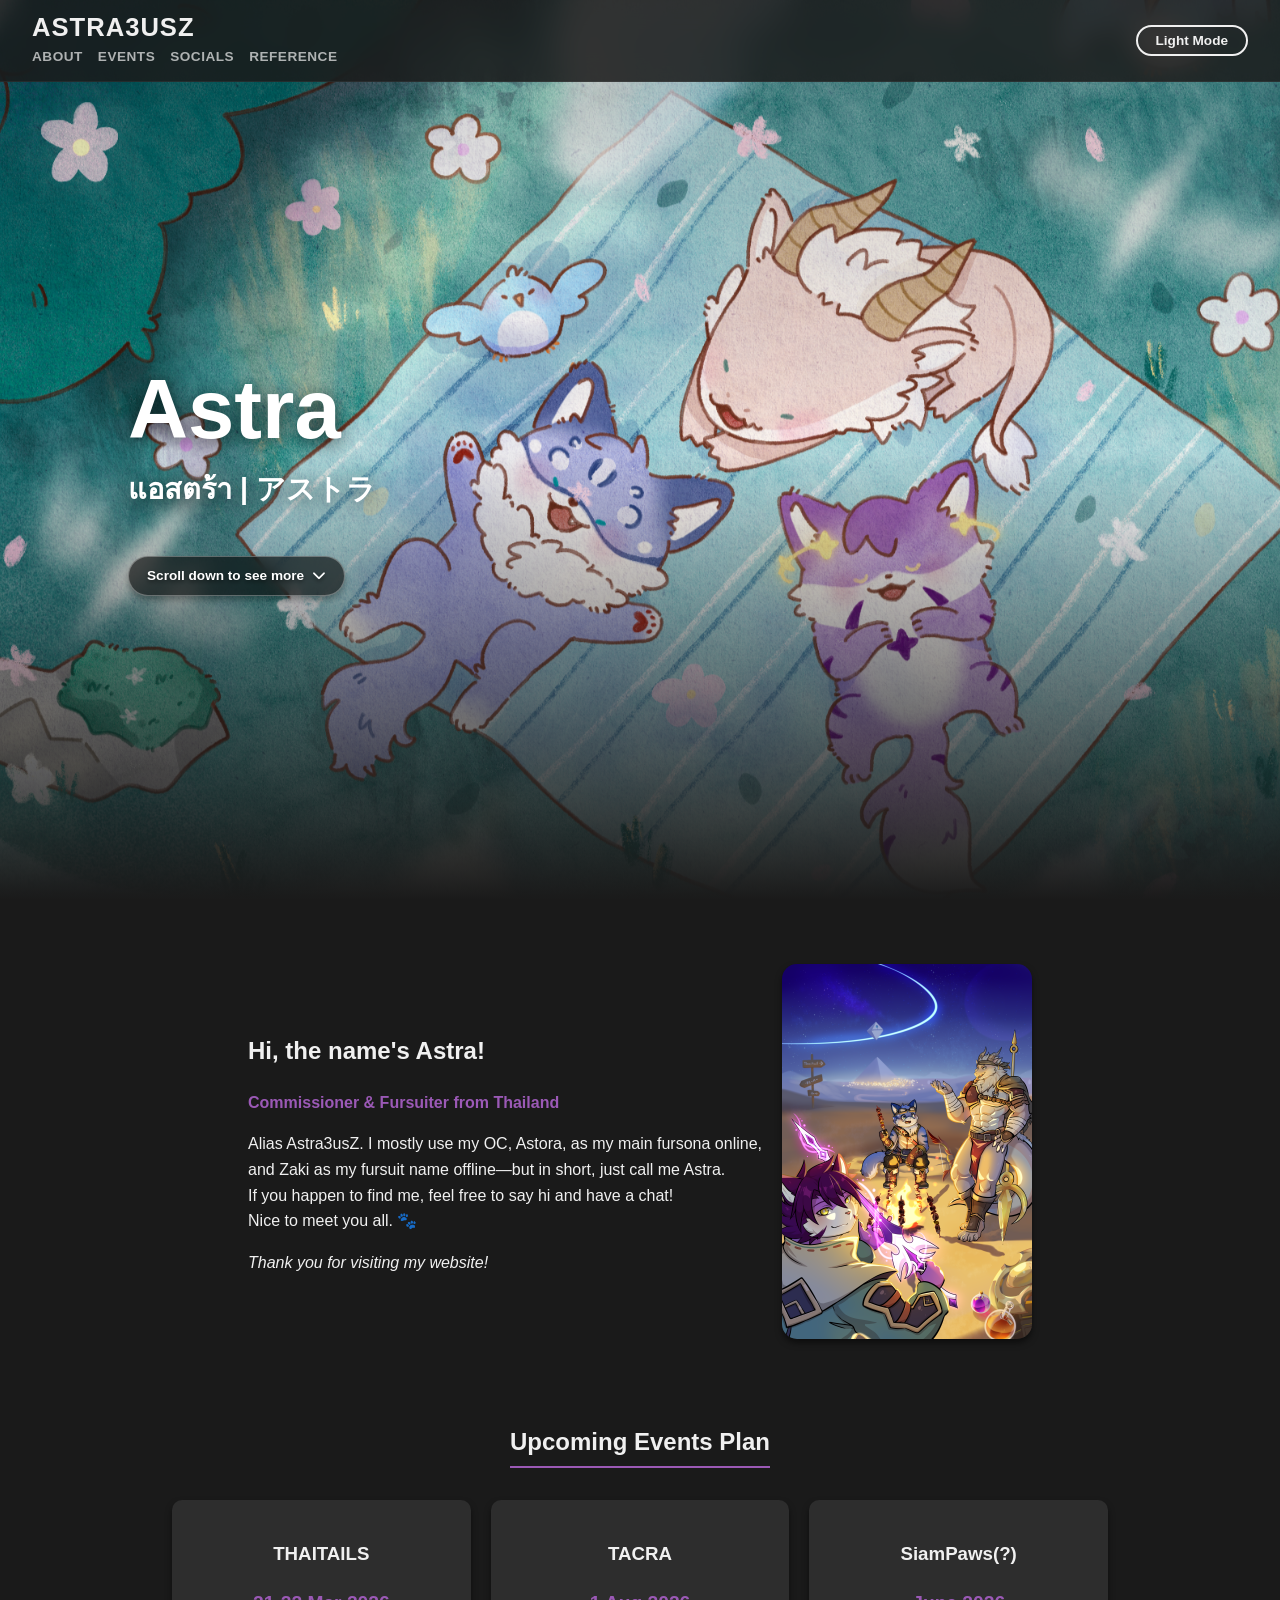
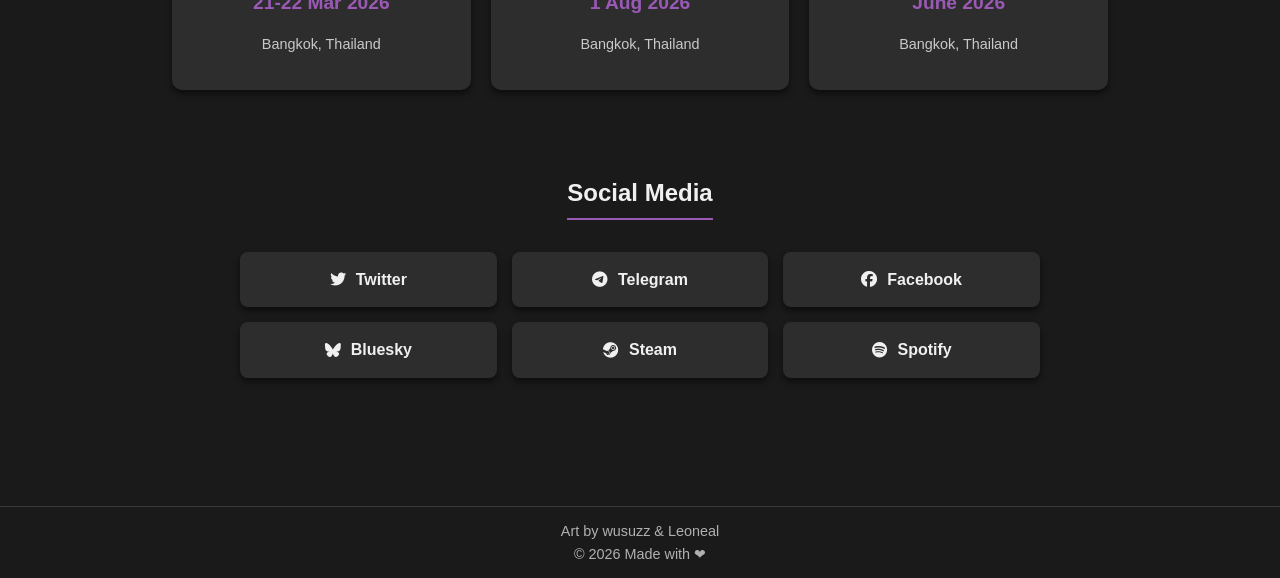
==== index.html @ 7c6f5b7e "Reduce Footer Size" ====
<!doctype html>
<html lang="en">
  <head>
    <meta charset="UTF-8" />
    <meta name="viewport" content="width=device-width, initial-scale=1.0" />
    <title>Astra3usZ</title>
    <link rel="icon" type="image/png" href="img/icon.png" />
    <link
      rel="stylesheet"
      href="https://cdnjs.cloudflare.com/ajax/libs/font-awesome/6.6.0/css/all.min.css"
    />

    <style>
      /* --- CSS VARIABLES --- */
      :root {
        --bg-color: #1a1a1a;
        --card-bg: #2d2d2d;
        --text-color: #f0f0f0;
        --accent-color: #9b59b6;
        --nav-bg: rgba(26, 26, 26, 0.85);
        --shadow: 0 4px 6px rgba(0, 0, 0, 0.5);
      }

      body.light-mode {
        --bg-color: #f9f9f9;
        --card-bg: #ffffff;
        --text-color: #333333;
        --accent-color: #8e44ad;
        --nav-bg: rgba(255, 255, 255, 0.9);
        --shadow: 0 4px 6px rgba(0, 0, 0, 0.1);
      }

      /* --- GLOBAL RESET & BOX SIZING --- */
      * {
        box-sizing: border-box;
      }

      body {
        font-family: "Segoe UI", Tahoma, Geneva, Verdana, sans-serif;
        background-color: var(--bg-color);
        color: var(--text-color);
        margin: 0;
        padding: 0;
        transition:
          background-color 0.3s ease,
          color 0.3s ease;
        line-height: 1.6;
        display: flex;
        flex-direction: column;
        min-height: 100vh;
        overflow-x: hidden;
        width: 100%;
      }

      a {
        text-decoration: none;
        color: inherit;
      }
      ul {
        list-style: none;
        padding: 0;
      }

      /* --- HEADER --- */
      header {
        background-color: var(--nav-bg);
        backdrop-filter: blur(12px);
        padding: 0.8rem 2rem;
        position: fixed;
        width: 100%;
        top: 0;
        left: 0;
        z-index: 1000;
        border-bottom: 1px solid rgba(255, 255, 255, 0.05);
        display: grid;
        grid-template-columns: auto 1fr auto;
        grid-template-areas:
          "logo spacer button"
          "nav spacer button";
        align-items: center;
        row-gap: 2px;
      }

      .logo {
        grid-area: logo;
        font-weight: 800;
        font-size: 1.6rem;
        color: var(--text-color);
        line-height: 1.1;
        letter-spacing: 1px;
      }
      nav {
        grid-area: nav;
      }
      nav ul {
        display: flex;
        gap: 15px;
        margin: 0;
        padding: 0;
      }
      nav a {
        color: var(--text-color);
        font-weight: 600;
        font-size: 0.85rem;
        opacity: 0.7;
        text-transform: uppercase;
        letter-spacing: 0.5px;
        transition: all 0.3s ease;
      }
      nav a:hover {
        color: var(--accent-color);
        opacity: 1;
      }

      #theme-toggle {
        grid-area: button;
        background: transparent;
        border: 2px solid var(--text-color);
        color: var(--text-color);
        padding: 6px 18px;
        cursor: pointer;
        border-radius: 20px;
        font-weight: 700;
        font-size: 0.85rem;
        transition: all 0.3s ease;
        align-self: center;
      }
      #theme-toggle:hover {
        background-color: var(--text-color);
        color: var(--bg-color);
      }

      /* --- BANNER --- */
      .banner {
        width: 100%;
        height: 100vh;
        position: relative;
        background-image: url("img/banner.png");
        background-size: cover;
        background-position: center;
        background-repeat: no-repeat;
        display: flex;
        align-items: center;
        justify-content: flex-start;
        text-align: left;
        padding-left: 10%;
      }

      .banner::before {
        content: "";
        position: absolute;
        top: 0;
        left: 0;
        width: 100%;
        height: 100%;
        background: linear-gradient(
          to bottom,
          rgba(0, 0, 0, 0.2) 0%,
          rgba(0, 0, 0, 0) 50%,
          var(--bg-color) 100%
        );
        pointer-events: none;
      }

      .banner-content {
        position: relative;
        z-index: 2;
        color: white;
        text-shadow: 0 4px 20px rgba(0, 0, 0, 0.8);
        font-weight: bold;
        display: flex;
        flex-direction: column;
        align-items: flex-start;
        padding-top: 60px;
      }

      .banner-content h1 {
        font-size: 5.2rem;
        margin: 0;
        line-height: 1.1;
        font-weight: 800;
      }
      .banner-content p {
        font-size: 1.8rem;
        margin-top: 10px;
        font-weight: 700;
      }

      .scroll-hint {
        padding: 8px 18px;
        background-color: rgba(0, 0, 0, 0.6);
        border: 1.5px solid rgba(255, 255, 255, 0.3);
        color: #ffffff;
        border-radius: 50px;
        font-size: 0.85rem;
        font-weight: 600;
        text-shadow: 0 2px 4px rgba(0, 0, 0, 0.5);
        box-shadow: 0 4px 6px rgba(0, 0, 0, 0.3);
        backdrop-filter: blur(8px);
        margin-top: 15px;
        display: flex;
        align-items: center;
        gap: 8px;
        animation: float 2s infinite ease-in-out;
      }

      @keyframes float {
        0%,
        100% {
          transform: translateY(0);
        }
        50% {
          transform: translateY(5px);
        }
      }

      /* --- CONTAINER & SECTIONS --- */
      .container {
        max-width: 1000px;
        margin: 0 auto;
        padding: 4rem 2rem;
        flex: 1;
        width: 100%;
      }

      section {
        scroll-margin-top: 120px;
      }

      /* --- UPDATED ABOUT SECTION --- */
      .about {
        display: flex;
        align-items: center;
        justify-content: center;
        gap: 20px;
        margin-bottom: 4rem;
        flex-wrap: wrap;
      }

      .about-text {
        flex: 0 1 auto;
        max-width: 550px;
        min-width: 300px;
      }

      .tagline {
        color: var(--accent-color);
        font-weight: bold;
        display: block;
        margin-bottom: 1rem;
      }

      .profile-pic {
        max-width: 250px;
        width: auto;
        height: auto;
        border-radius: 15px;
        box-shadow: var(--shadow);
        object-fit: contain;
      }

      .section-title {
        text-align: center;
        margin-bottom: 2rem;
        border-bottom: 2px solid var(--accent-color);
        display: inline-block;
        padding-bottom: 5px;
      }

      .events-grid {
        display: grid;
        grid-template-columns: repeat(auto-fit, minmax(250px, 1fr));
        gap: 20px;
        margin-bottom: 4rem;
        width: 100%;
      }
      .event-card {
        background-color: var(--card-bg);
        padding: 20px;
        border-radius: 10px;
        box-shadow: var(--shadow);
        text-align: center;
        transition: transform 0.2s;
      }
      .event-card:hover {
        transform: translateY(-5px);
      }
      .date {
        font-weight: bold;
        color: var(--accent-color);
        font-size: 1.2rem;
      }
      .location {
        font-size: 0.9rem;
        opacity: 0.8;
      }

      .socials {
        text-align: center;
        margin-bottom: 4rem;
      }
      .social-grid {
        display: grid;
        grid-template-columns: repeat(auto-fit, minmax(200px, 1fr));
        gap: 15px;
        max-width: 800px;
        margin: 0 auto;
        width: 100%;
      }
      .social-link {
        display: flex;
        align-items: center;
        justify-content: center;
        gap: 10px;
        background-color: var(--card-bg);
        padding: 15px;
        border-radius: 8px;
        font-weight: bold;
        transition: all 0.3s ease;
        box-shadow: var(--shadow);
      }
      .social-link:hover {
        background-color: var(--accent-color);
        color: #fff;
        transform: translateY(-3px);
      }

      /* --- UPDATED FOOTER --- */
      footer {
        text-align: center;
        padding: 0.8rem 2rem;
        font-size: 0.9rem;
        opacity: 0.7;
        border-top: 1px solid #444;
        display: flex;
        flex-direction: column;
        justify-content: center;
        align-items: center;
        margin-top: auto;
      }

      footer p {
        margin: 0;
      }

      @media (max-width: 768px) {
        .banner {
          padding-left: 5%;
          justify-content: center;
          text-align: center;
        }
        .banner-content {
          align-items: center;
        }
        header {
          grid-template-columns: 1fr auto;
          grid-template-areas: "logo button" "nav nav";
          row-gap: 10px;
        }
        .banner-content h1 {
          font-size: 3.5rem;
        }
        .about {
          text-align: center;
          flex-direction: column-reverse;
        }
        .profile-pic {
          max-width: 100%;
        }
      }
    </style>
  </head>
  <body>
    <header>
      <div class="logo">ASTRA3USZ</div>
      <button id="theme-toggle">Light Mode</button>
      <nav>
        <ul>
          <li><a href="#about">About</a></li>
          <li><a href="#events">Events</a></li>
          <li><a href="#socials">Socials</a></li>
          <li><a href="ref/ref.html">Reference</a></li>
        </ul>
      </nav>
    </header>

    <div class="banner">
      <div class="banner-content">
        <h1>Astra</h1>
        <p>แอสตร้า | アストラ</p>
        <div class="scroll-hint">
          Scroll down to see more <i class="fas fa-chevron-down"></i>
        </div>
      </div>
    </div>

    <div class="container">
      <section id="about" class="about">
        <div class="about-text">
          <h1>Hi, the name's Astra!</h1>
          <span class="tagline">Commissioner & Fursuiter from Thailand</span>
          <p>
            Alias Astra3usZ. I mostly use my OC, Astora, as my main fursona
            online, <br />
            and Zaki as my fursuit name offline—but in short, just call me
            Astra. <br />
            If you happen to find me, feel free to say hi and have a chat!
            <br />
            Nice to meet you all. 🐾
          </p>
          <p><em>Thank you for visiting my website!</em></p>
        </div>
        <img src="img/profile.png" alt="Profile Picture" class="profile-pic" />
      </section>

      <section id="events">
        <div style="text-align: center">
          <h2 class="section-title">Upcoming Events Plan</h2>
        </div>
        <div class="events-grid">
          <div class="event-card">
            <h3>THAITAILS</h3>
            <div class="date">21-22 Mar 2026</div>
            <p class="location">Bangkok, Thailand</p>
          </div>
          <div class="event-card">
            <h3>TACRA</h3>
            <div class="date">1 Aug 2026</div>
            <p class="location">Bangkok, Thailand</p>
          </div>
          <div class="event-card">
            <h3>SiamPaws(?)</h3>
            <div class="date">June 2026</div>
            <p class="location">Bangkok, Thailand</p>
          </div>
        </div>
      </section>

      <section id="socials" class="socials">
        <h2 class="section-title">Social Media</h2>
        <div class="social-grid">
          <a href="https://x.com/astra3usz" class="social-link"
            ><i class="fab fa-twitter"></i> Twitter</a
          >
          <a href="https://t.me/astra3usz" class="social-link"
            ><i class="fab fa-telegram"></i> Telegram</a
          >
          <a href="https://www.facebook.com/astra3usz" class="social-link"
            ><i class="fab fa-facebook"></i> Facebook</a
          >
          <a
            href="https://bsky.app/profile/astra3usz.bsky.social"
            class="social-link"
            ><i class="fab fa-bluesky"></i> Bluesky</a
          >
          <a href="https://store.steampowered.com" class="social-link"
            ><i class="fab fa-steam"></i> Steam</a
          >
          <a
            href="https://open.spotify.com/user/15w20z40kvzj5q11lw3m0idfe?si=b358dc1d1061403b"
            class="social-link"
            ><i class="fab fa-spotify"></i> Spotify</a
          >
        </div>
      </section>
    </div>

    <footer>
      <p>Art by wusuzz & Leoneal</p>
      <p>© 2026 Made with ❤</p>
    </footer>

    <script>
      const toggleButton = document.getElementById("theme-toggle");
      const body = document.body;
      toggleButton.addEventListener("click", () => {
        body.classList.toggle("light-mode");
        toggleButton.textContent = body.classList.contains("light-mode")
          ? "Dark Mode"
          : "Light Mode";
      });
    </script>
  </body>
</html>
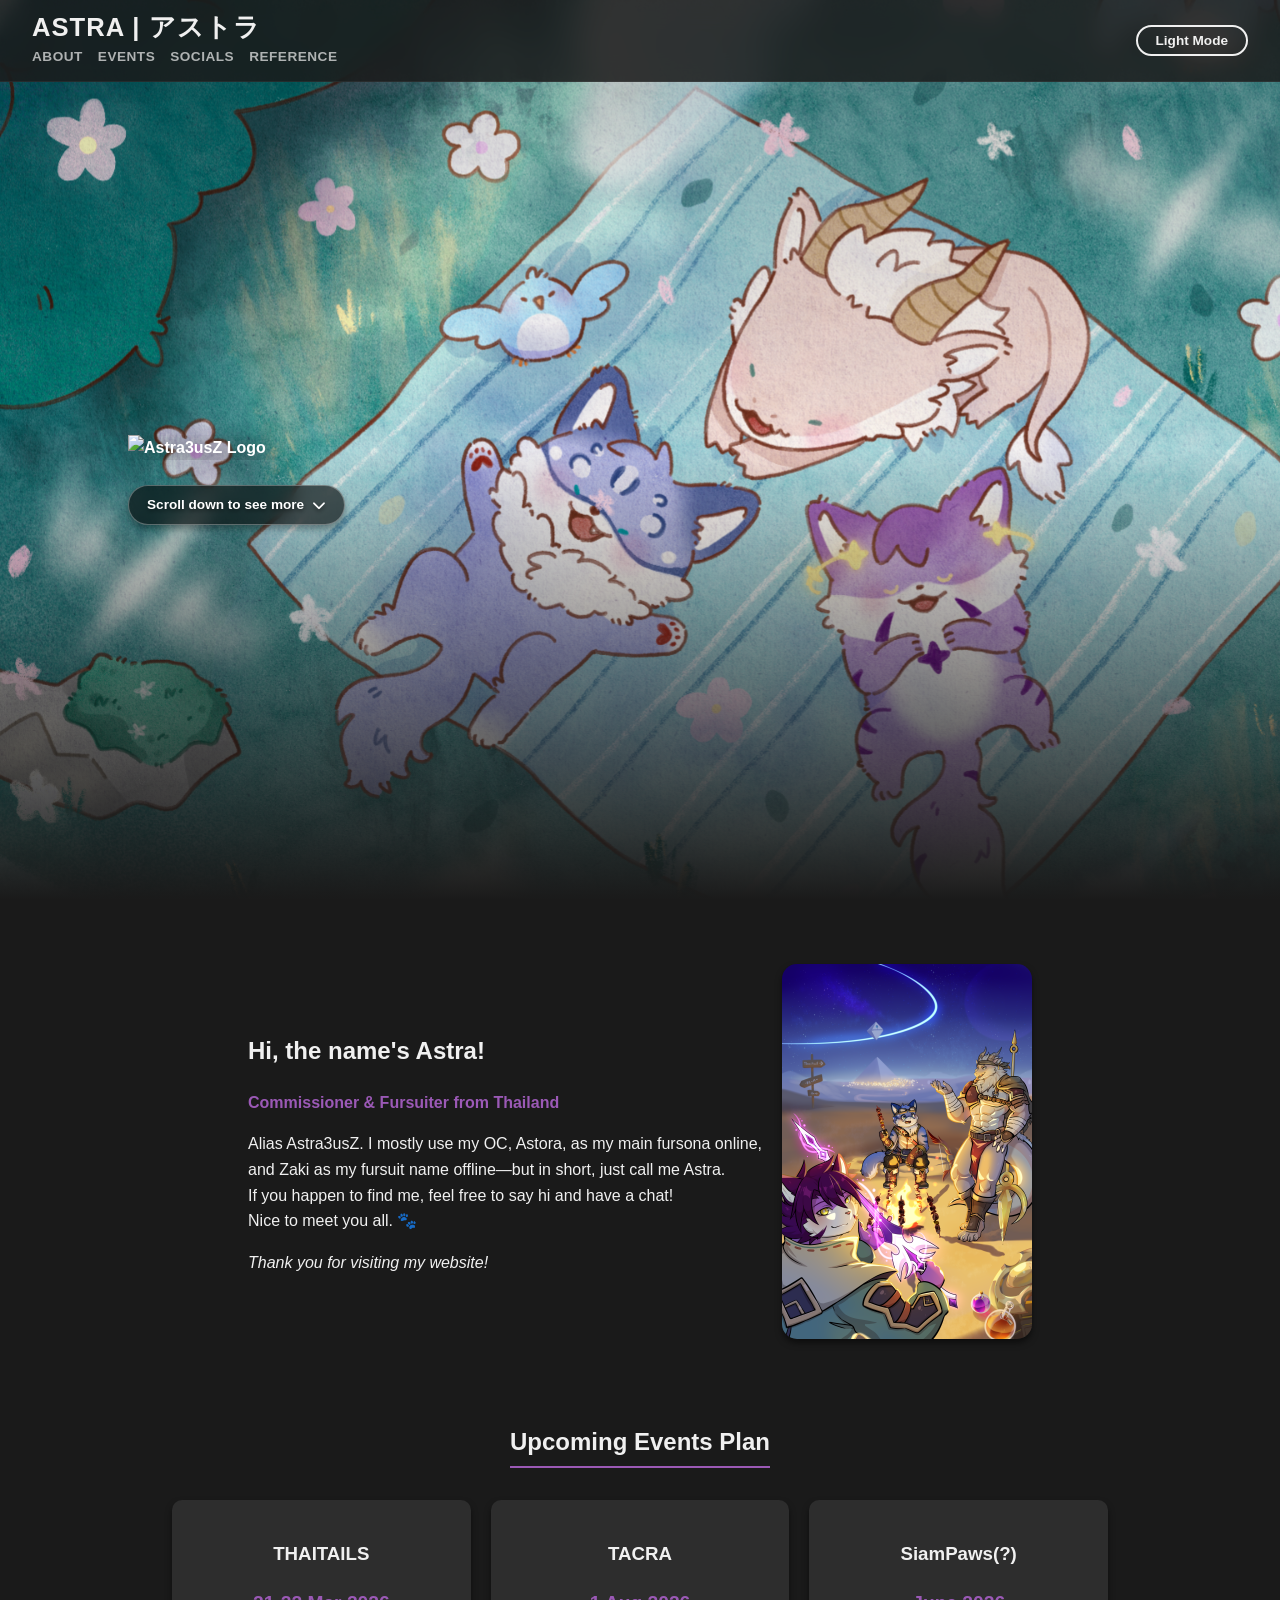
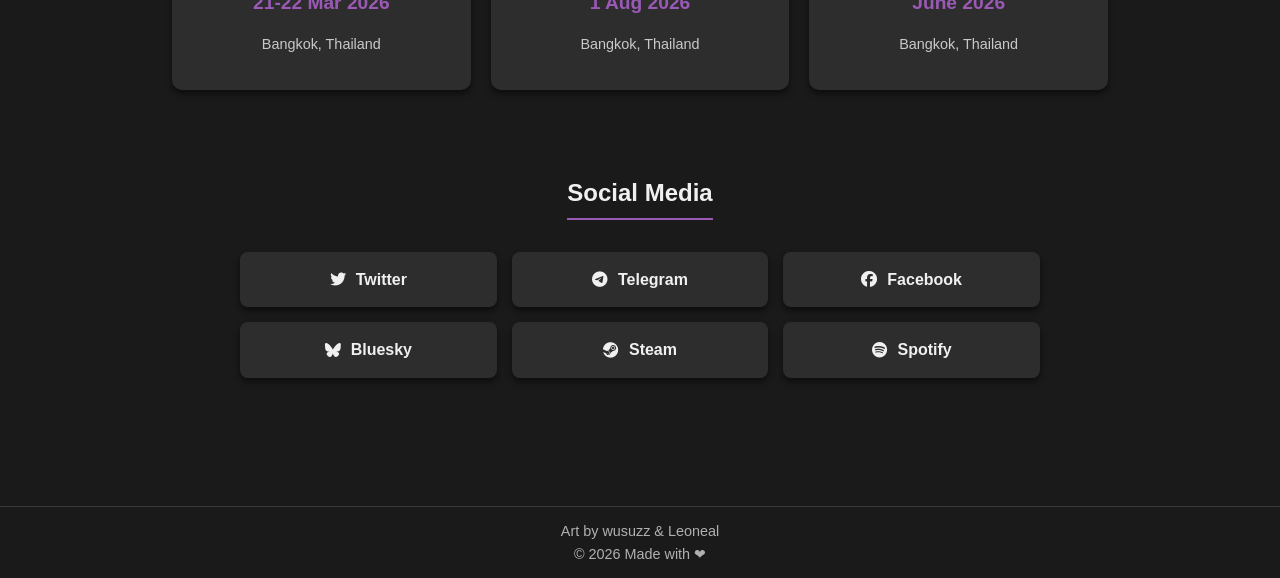
==== commit 9ae2ca25: "Add Logo" ====
--- a/index.html
+++ b/index.html
@@ -174,16 +174,12 @@
         padding-top: 60px;
       }
 
-      .banner-content h1 {
-        font-size: 5.2rem;
-        margin: 0;
-        line-height: 1.1;
-        font-weight: 800;
-      }
-      .banner-content p {
-        font-size: 1.8rem;
-        margin-top: 10px;
-        font-weight: 700;
+      .banner-logo {
+        max-width: 500px;
+        width: 90%;
+        height: auto;
+        margin-bottom: 10px;
+        filter: drop-shadow(0 5px 15px rgba(0, 0, 0, 0.5));
       }
 
       .scroll-hint {
@@ -227,7 +223,7 @@
         scroll-margin-top: 120px;
       }
 
-      /* --- UPDATED ABOUT SECTION --- */
+      /* --- ABOUT SECTION --- */
       .about {
         display: flex;
         align-items: center;
@@ -325,7 +321,7 @@
         transform: translateY(-3px);
       }
 
-      /* --- UPDATED FOOTER --- */
+      /* --- FOOTER --- */
       footer {
         text-align: center;
         padding: 0.8rem 2rem;
@@ -357,8 +353,8 @@
           grid-template-areas: "logo button" "nav nav";
           row-gap: 10px;
         }
-        .banner-content h1 {
-          font-size: 3.5rem;
+        .banner-logo {
+          max-width: 300px;
         }
         .about {
           text-align: center;
@@ -372,7 +368,7 @@
   </head>
   <body>
     <header>
-      <div class="logo">ASTRA3USZ</div>
+      <div class="logo">ASTRA | アストラ</div>
       <button id="theme-toggle">Light Mode</button>
       <nav>
         <ul>
@@ -386,8 +382,7 @@
 
     <div class="banner">
       <div class="banner-content">
-        <h1>Astra</h1>
-        <p>แอสตร้า | アストラ</p>
+        <img src="img/logo.png" alt="Astra3usZ Logo" class="banner-logo" />
         <div class="scroll-hint">
           Scroll down to see more <i class="fas fa-chevron-down"></i>
         </div>
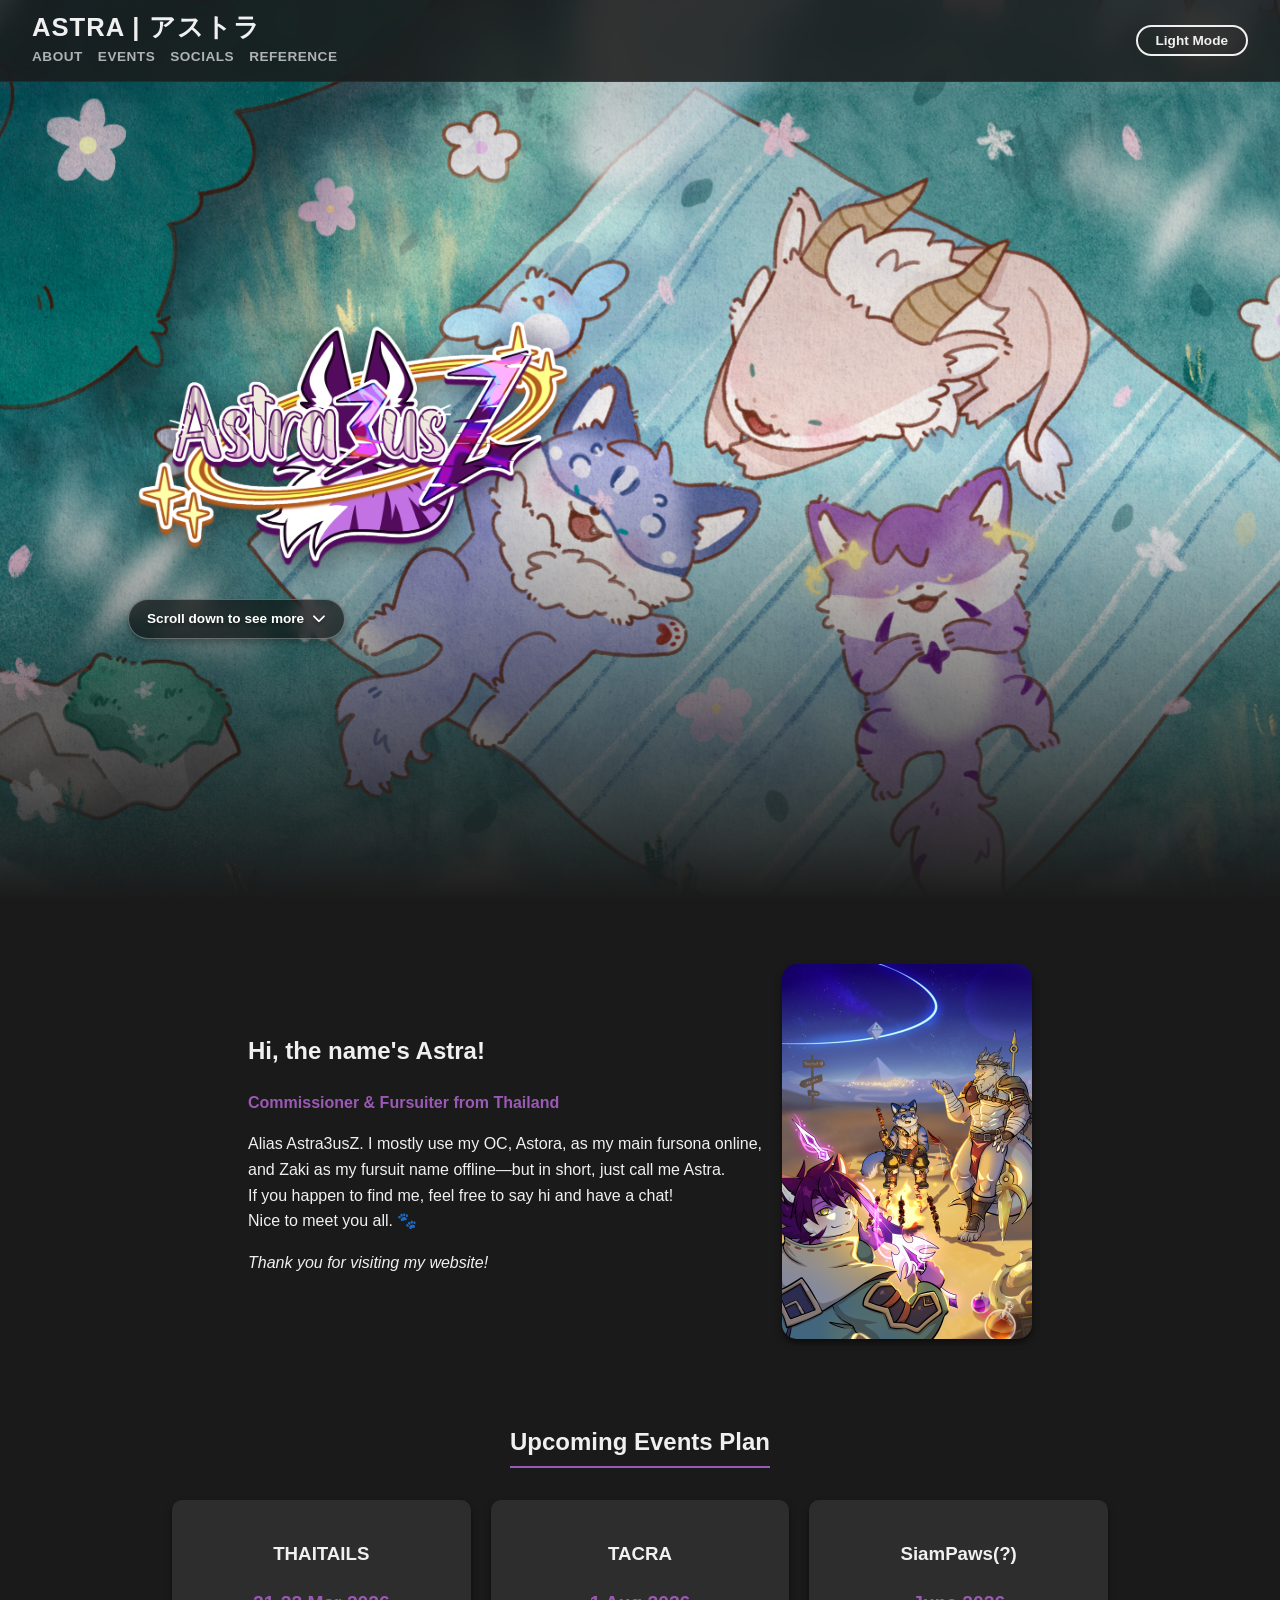
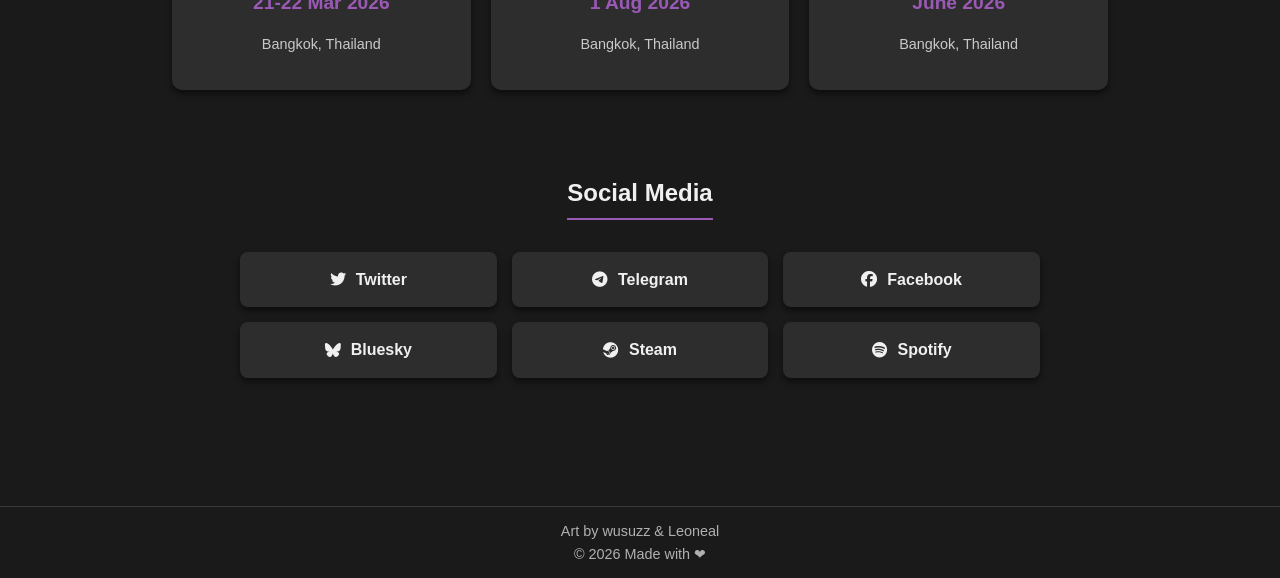
==== commit f0919878: "Media: Add banner image" ====
--- a/index.html
+++ b/index.html
@@ -344,6 +344,7 @@
           padding-left: 5%;
           justify-content: center;
           text-align: center;
+          background-image: url("img/banner_portrait.png");
         }
         .banner-content {
           align-items: center;
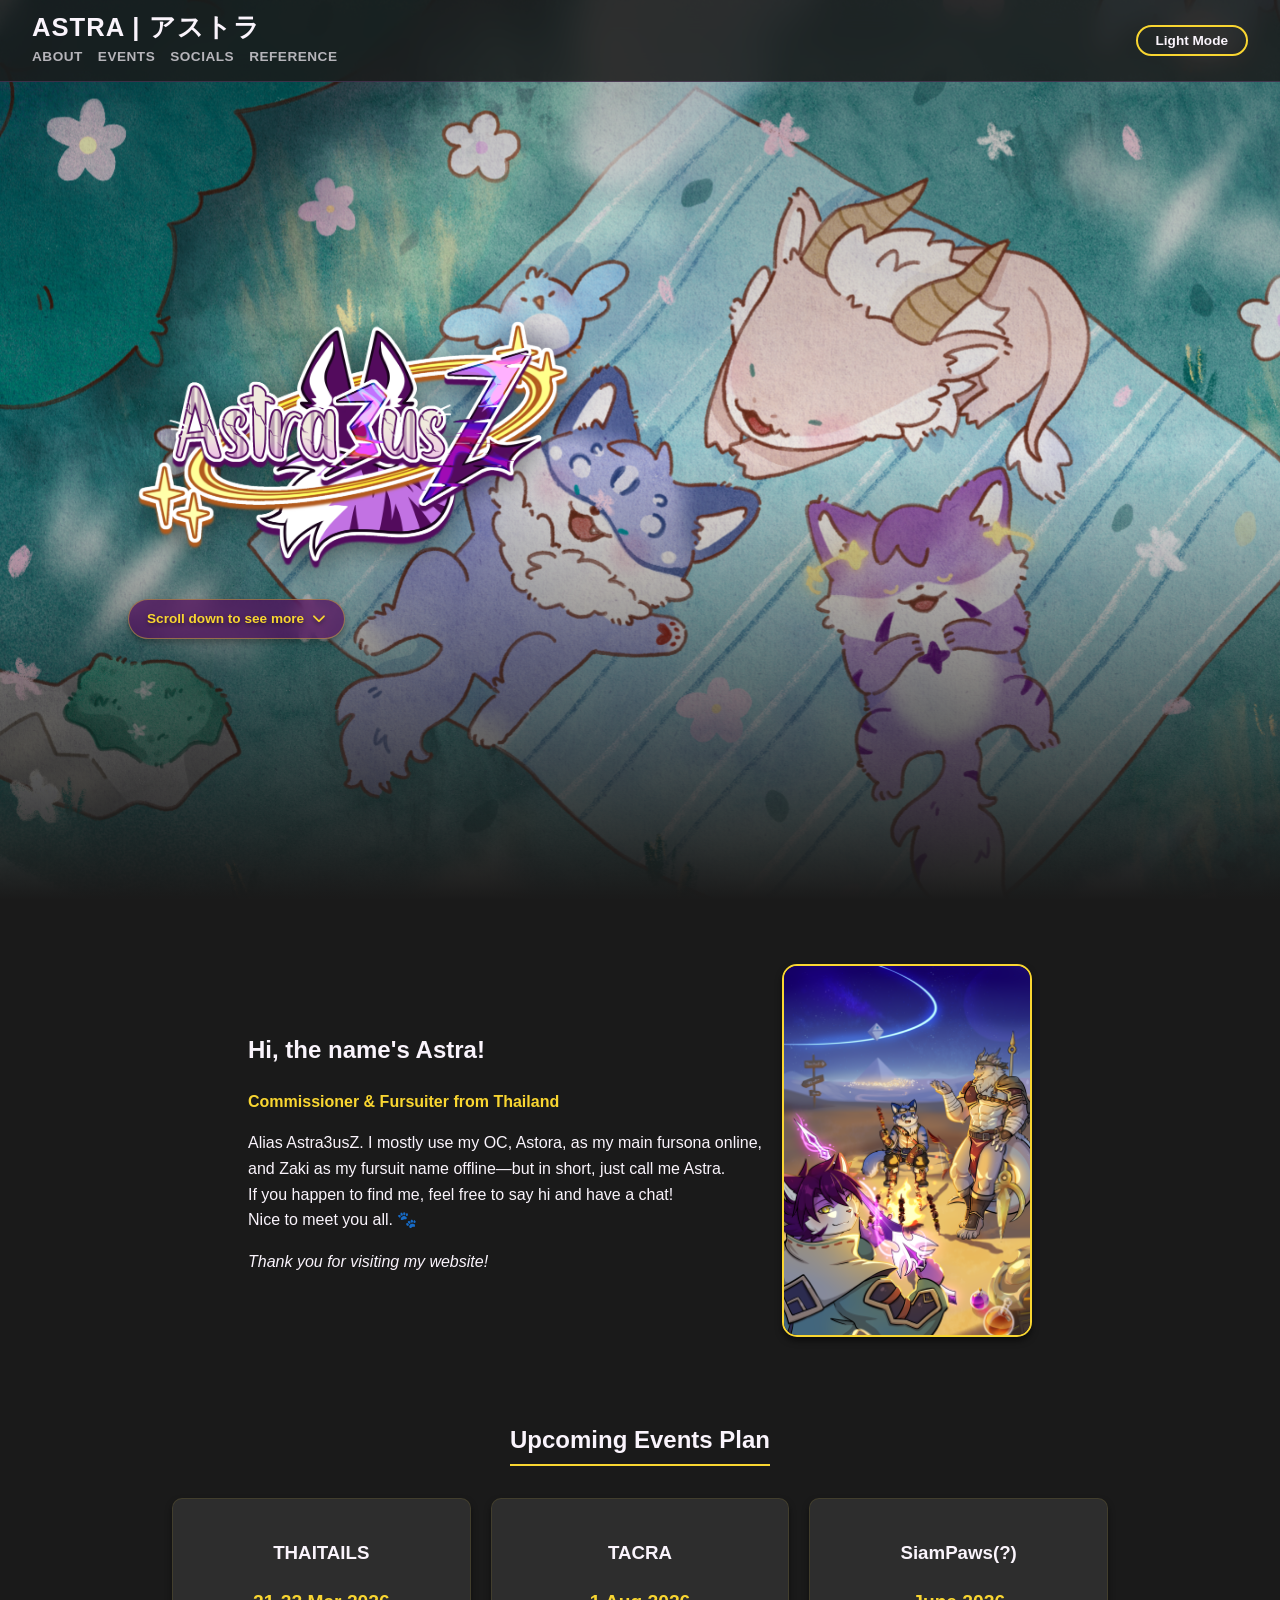
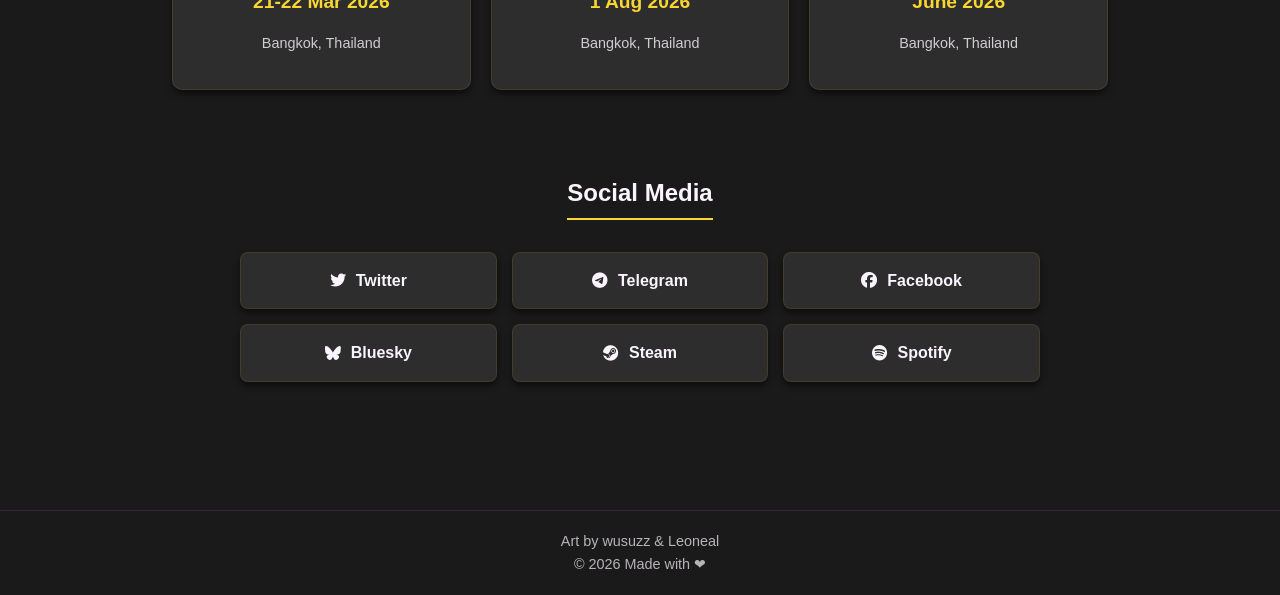
==== commit ab69bd63: "Update CSS style" ====
--- a/index.html
+++ b/index.html
@@ -11,23 +11,23 @@
     />
 
     <style>
-      /* --- CSS VARIABLES --- */
+      /* --- CSS VARIABLES (Astora Signature) --- */
       :root {
         --bg-color: #1a1a1a;
         --card-bg: #2d2d2d;
-        --text-color: #f0f0f0;
-        --accent-color: #9b59b6;
+        --text-color: #faf4fc;
+        --accent-color: #f9d631;
         --nav-bg: rgba(26, 26, 26, 0.85);
         --shadow: 0 4px 6px rgba(0, 0, 0, 0.5);
       }
 
       body.light-mode {
-        --bg-color: #f9f9f9;
-        --card-bg: #ffffff;
-        --text-color: #333333;
-        --accent-color: #8e44ad;
-        --nav-bg: rgba(255, 255, 255, 0.9);
-        --shadow: 0 4px 6px rgba(0, 0, 0, 0.1);
+        --bg-color: #faf4fc;
+        --card-bg: #fce4ec;
+        --text-color: #530b5d;
+        --accent-color: #8c4ca0;
+        --nav-bg: rgba(250, 244, 252, 0.9);
+        --shadow: 0 4px 10px rgba(83, 11, 93, 0.1);
       }
 
       /* --- GLOBAL RESET & BOX SIZING --- */
@@ -71,7 +71,7 @@
         top: 0;
         left: 0;
         z-index: 1000;
-        border-bottom: 1px solid rgba(255, 255, 255, 0.05);
+        border-bottom: 1px solid rgba(194, 114, 227, 0.2);
         display: grid;
         grid-template-columns: auto 1fr auto;
         grid-template-areas:
@@ -115,7 +115,7 @@
       #theme-toggle {
         grid-area: button;
         background: transparent;
-        border: 2px solid var(--text-color);
+        border: 2px solid var(--accent-color);
         color: var(--text-color);
         padding: 6px 18px;
         cursor: pointer;
@@ -126,8 +126,8 @@
         align-self: center;
       }
       #theme-toggle:hover {
-        background-color: var(--text-color);
-        color: var(--bg-color);
+        background-color: var(--accent-color);
+        color: #1a1a1a;
       }
 
       /* --- BANNER --- */
@@ -155,8 +155,8 @@
         height: 100%;
         background: linear-gradient(
           to bottom,
-          rgba(0, 0, 0, 0.2) 0%,
-          rgba(0, 0, 0, 0) 50%,
+          rgba(0, 0, 0, 0.3) 0%,
+          rgba(0, 0, 0, 0.05) 50%,
           var(--bg-color) 100%
         );
         pointer-events: none;
@@ -184,9 +184,9 @@
 
       .scroll-hint {
         padding: 8px 18px;
-        background-color: rgba(0, 0, 0, 0.6);
-        border: 1.5px solid rgba(255, 255, 255, 0.3);
-        color: #ffffff;
+        background-color: rgba(83, 11, 93, 0.7);
+        border: 1.5px solid rgba(249, 214, 49, 0.4);
+        color: #f9d631;
         border-radius: 50px;
         font-size: 0.85rem;
         font-weight: 600;
@@ -253,6 +253,7 @@
         border-radius: 15px;
         box-shadow: var(--shadow);
         object-fit: contain;
+        border: 2px solid var(--accent-color);
       }
 
       .section-title {
@@ -263,6 +264,7 @@
         padding-bottom: 5px;
       }
 
+      /* --- CARDS --- */
       .events-grid {
         display: grid;
         grid-template-columns: repeat(auto-fit, minmax(250px, 1fr));
@@ -277,9 +279,11 @@
         box-shadow: var(--shadow);
         text-align: center;
         transition: transform 0.2s;
+        border: 1px solid rgba(249, 214, 49, 0.1);
       }
       .event-card:hover {
         transform: translateY(-5px);
+        border-color: var(--accent-color);
       }
       .date {
         font-weight: bold;
@@ -314,20 +318,21 @@
         font-weight: bold;
         transition: all 0.3s ease;
         box-shadow: var(--shadow);
+        border: 1px solid rgba(249, 214, 49, 0.1);
       }
       .social-link:hover {
         background-color: var(--accent-color);
-        color: #fff;
+        color: #1a1a1a;
         transform: translateY(-3px);
       }
 
       /* --- FOOTER --- */
       footer {
         text-align: center;
-        padding: 0.8rem 2rem;
+        padding: 1.2rem 2rem;
         font-size: 0.9rem;
         opacity: 0.7;
-        border-top: 1px solid #444;
+        border-top: 1px solid rgba(194, 114, 227, 0.2);
         display: flex;
         flex-direction: column;
         justify-content: center;
@@ -435,25 +440,45 @@
       <section id="socials" class="socials">
         <h2 class="section-title">Social Media</h2>
         <div class="social-grid">
-          <a href="https://x.com/astra3usz" class="social-link"
+          <a
+            href="https://x.com/astra3usz"
+            target="_blank"
+            rel="noopener"
+            class="social-link"
             ><i class="fab fa-twitter"></i> Twitter</a
           >
-          <a href="https://t.me/astra3usz" class="social-link"
+          <a
+            href="https://t.me/astra3usz"
+            target="_blank"
+            rel="noopener"
+            class="social-link"
             ><i class="fab fa-telegram"></i> Telegram</a
           >
-          <a href="https://www.facebook.com/astra3usz" class="social-link"
+          <a
+            href="https://www.facebook.com/astra3usz"
+            target="_blank"
+            rel="noopener"
+            class="social-link"
             ><i class="fab fa-facebook"></i> Facebook</a
           >
           <a
             href="https://bsky.app/profile/astra3usz.bsky.social"
+            target="_blank"
+            rel="noopener"
             class="social-link"
             ><i class="fab fa-bluesky"></i> Bluesky</a
           >
-          <a href="https://store.steampowered.com" class="social-link"
+          <a
+            href="https://store.steampowered.com"
+            target="_blank"
+            rel="noopener"
+            class="social-link"
             ><i class="fab fa-steam"></i> Steam</a
           >
           <a
             href="https://open.spotify.com/user/15w20z40kvzj5q11lw3m0idfe?si=b358dc1d1061403b"
+            target="_blank"
+            rel="noopener"
             class="social-link"
             ><i class="fab fa-spotify"></i> Spotify</a
           >
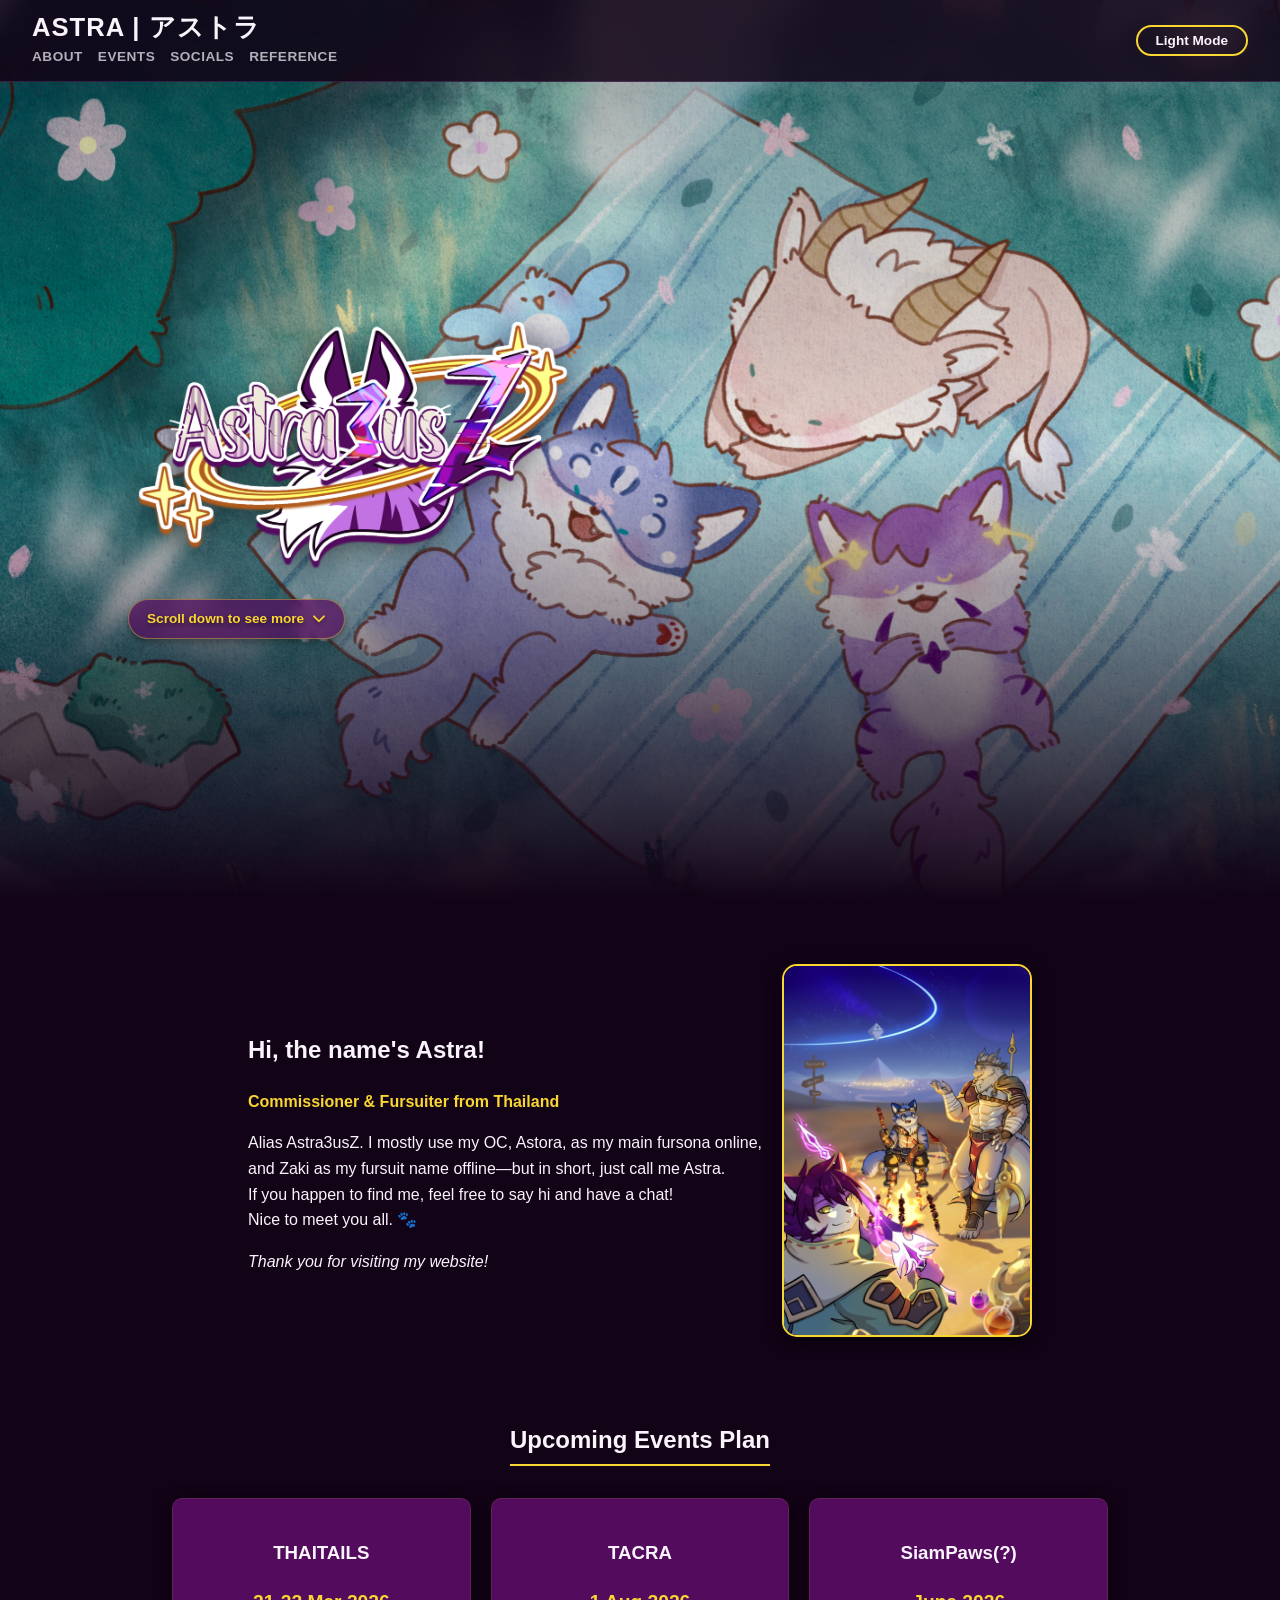
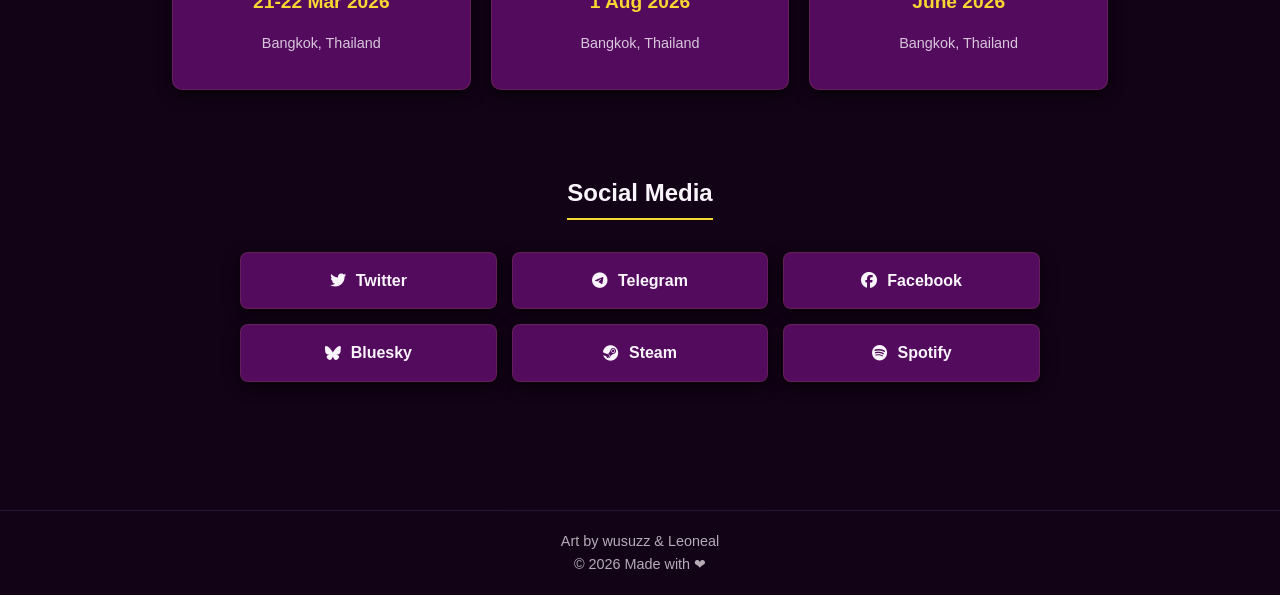
==== commit 4f343509: "Update CSS Style" ====
--- a/index.html
+++ b/index.html
@@ -11,17 +11,19 @@
     />
 
     <style>
-      /* --- CSS VARIABLES (Astora Signature) --- */
+      /* --- CSS VARIABLES (Purple-Black Dark Mode & Soft Pink Light Mode) --- */
       :root {
-        --bg-color: #1a1a1a;
-        --card-bg: #2d2d2d;
+        /* [UPDATED] Purple-ish Black derived from #530b5d */
+        --bg-color: #120316;
+        --card-bg: #530b5d;
         --text-color: #faf4fc;
         --accent-color: #f9d631;
-        --nav-bg: rgba(26, 26, 26, 0.85);
-        --shadow: 0 4px 6px rgba(0, 0, 0, 0.5);
+        --nav-bg: rgba(18, 3, 22, 0.85);
+        --shadow: 0 4px 15px rgba(0, 0, 0, 0.6);
       }
 
       body.light-mode {
+        /* [PRESERVED] High-Contrast Astora Palette from previous adjustment */
         --bg-color: #faf4fc;
         --card-bg: #fce4ec;
         --text-color: #530b5d;
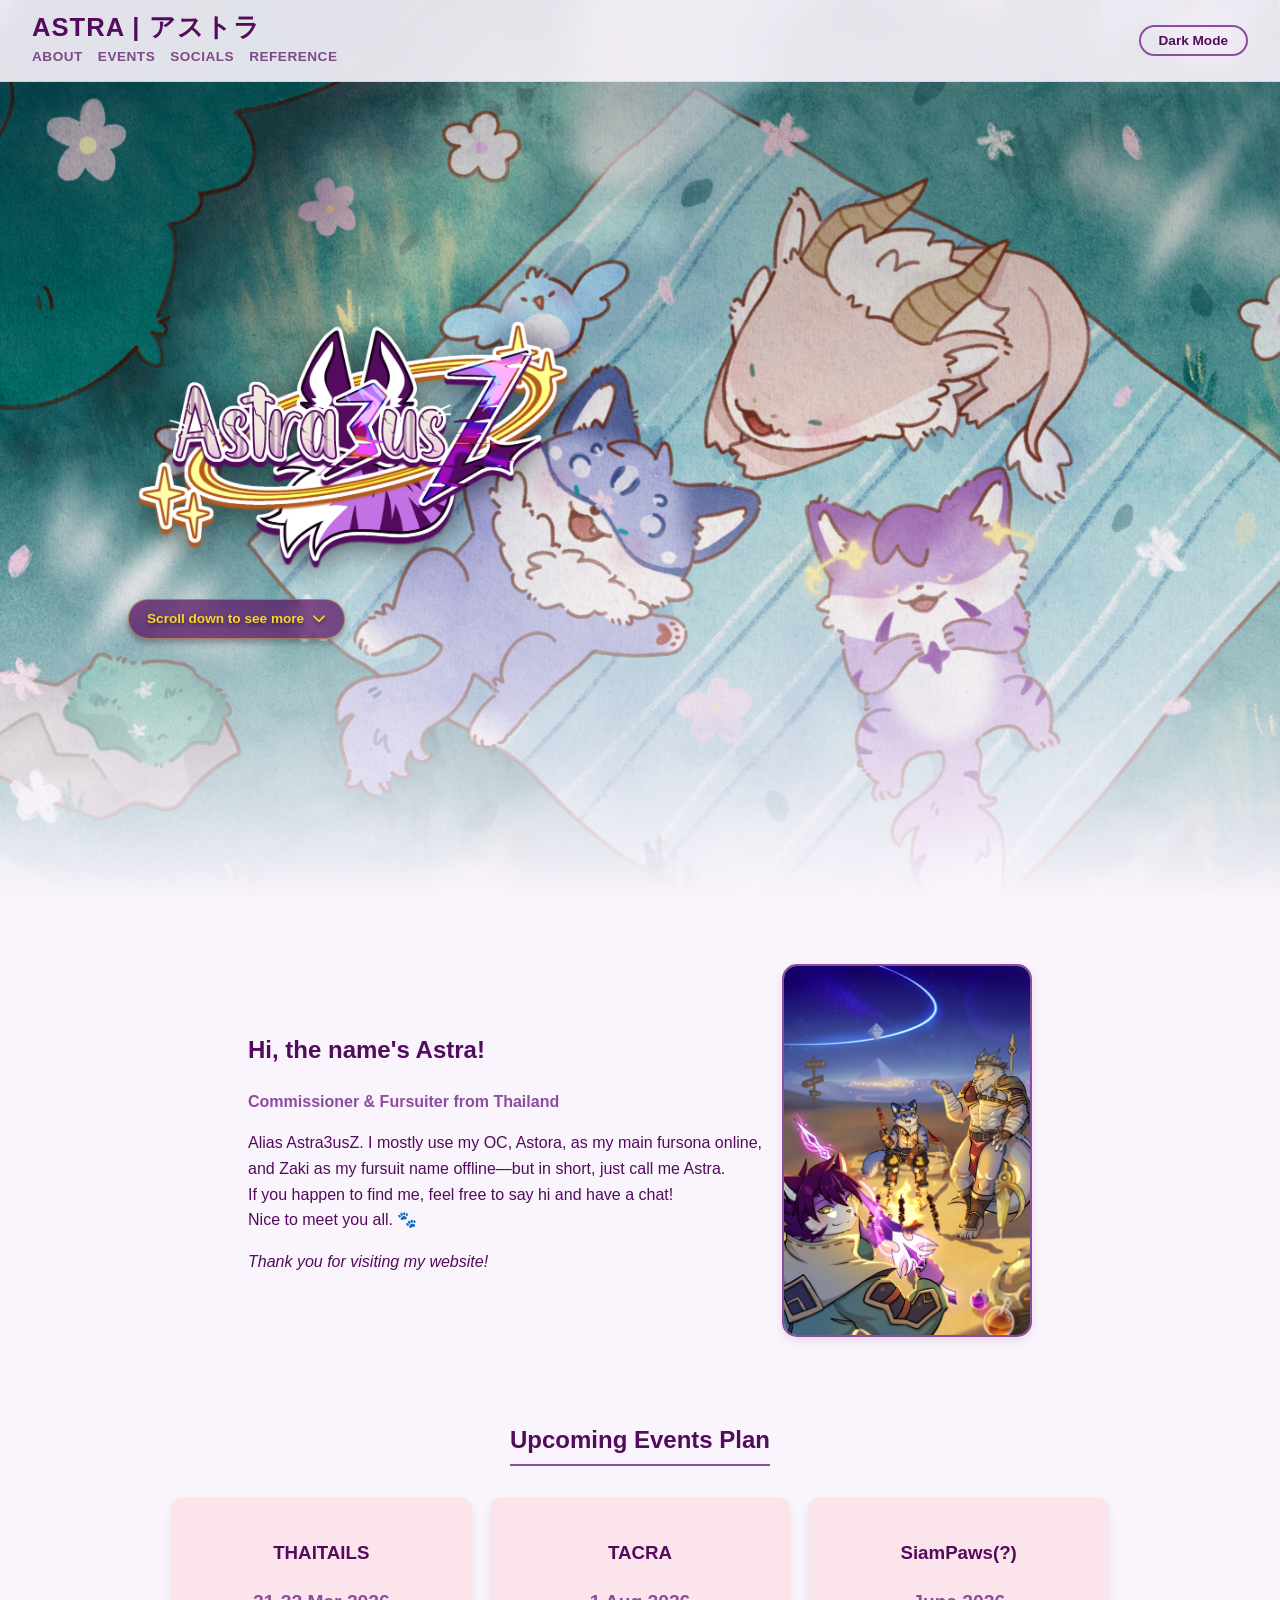
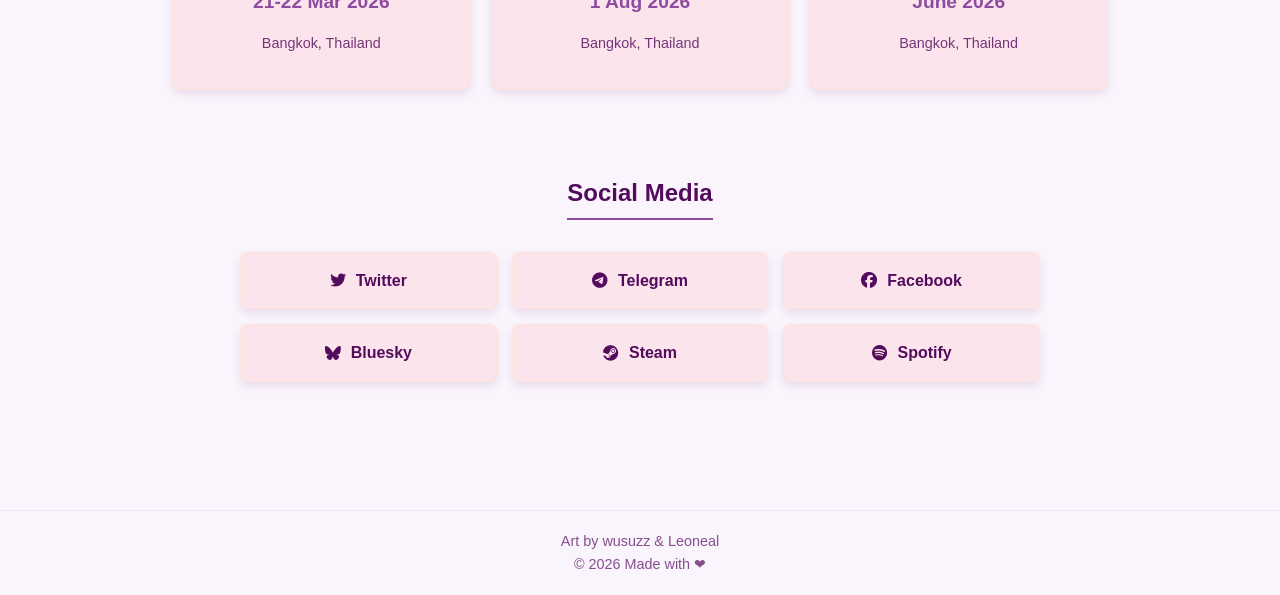
==== commit 982f7c6d: "Revamp Style Unified CSS for characters" ====
--- a/index.html
+++ b/index.html
@@ -13,7 +13,6 @@
     <style>
       /* --- CSS VARIABLES (Purple-Black Dark Mode & Soft Pink Light Mode) --- */
       :root {
-        /* [UPDATED] Purple-ish Black derived from #530b5d */
         --bg-color: #120316;
         --card-bg: #530b5d;
         --text-color: #faf4fc;
@@ -23,7 +22,6 @@
       }
 
       body.light-mode {
-        /* [PRESERVED] High-Contrast Astora Palette from previous adjustment */
         --bg-color: #faf4fc;
         --card-bg: #fce4ec;
         --text-color: #530b5d;
@@ -83,6 +81,7 @@
         row-gap: 2px;
       }
 
+      /* [UPDATED] Logo text match */
       .logo {
         grid-area: logo;
         font-weight: 800;
@@ -137,7 +136,7 @@
         width: 100%;
         height: 100vh;
         position: relative;
-        background-image: url("img/banner.png");
+        background-image: url("img/banner_landscape.png");
         background-size: cover;
         background-position: center;
         background-repeat: no-repeat;
@@ -329,6 +328,7 @@
       }
 
       /* --- FOOTER --- */
+      /* [UPDATED] Size and heft match header */
       footer {
         text-align: center;
         padding: 1.2rem 2rem;
@@ -494,13 +494,37 @@
     </footer>
 
     <script>
+      /* --- [UPDATED] HIERARCHY PERSISTENT THEME LOGIC --- */
+      const body = document.body;
       const toggleButton = document.getElementById("theme-toggle");
-      const body = document.body;
+      const currentTheme = localStorage.getItem("theme");
+      const prefersDark = window.matchMedia("(prefers-color-scheme: dark)");
+
+      // Function to apply theme
+      const setTheme = (theme) => {
+        if (theme === "light") {
+          body.classList.add("light-mode");
+          toggleButton.textContent = "Dark Mode";
+        } else {
+          body.classList.remove("light-mode");
+          toggleButton.textContent = "Light Mode";
+        }
+      };
+
+      // Initial Theme Check (Hierarchy: LocalStorage -> System -> Default)
+      if (currentTheme) {
+        setTheme(currentTheme);
+      } else if (!prefersDark.matches) {
+        // If no preference and system is NOT dark, default to Light
+        setTheme("light");
+      }
+
+      // Event listener for toggle
       toggleButton.addEventListener("click", () => {
-        body.classList.toggle("light-mode");
-        toggleButton.textContent = body.classList.contains("light-mode")
-          ? "Dark Mode"
-          : "Light Mode";
+        const isLight = body.classList.toggle("light-mode");
+        const theme = isLight ? "light" : "dark";
+        localStorage.setItem("theme", theme);
+        toggleButton.textContent = isLight ? "Dark Mode" : "Light Mode";
       });
     </script>
   </body>
